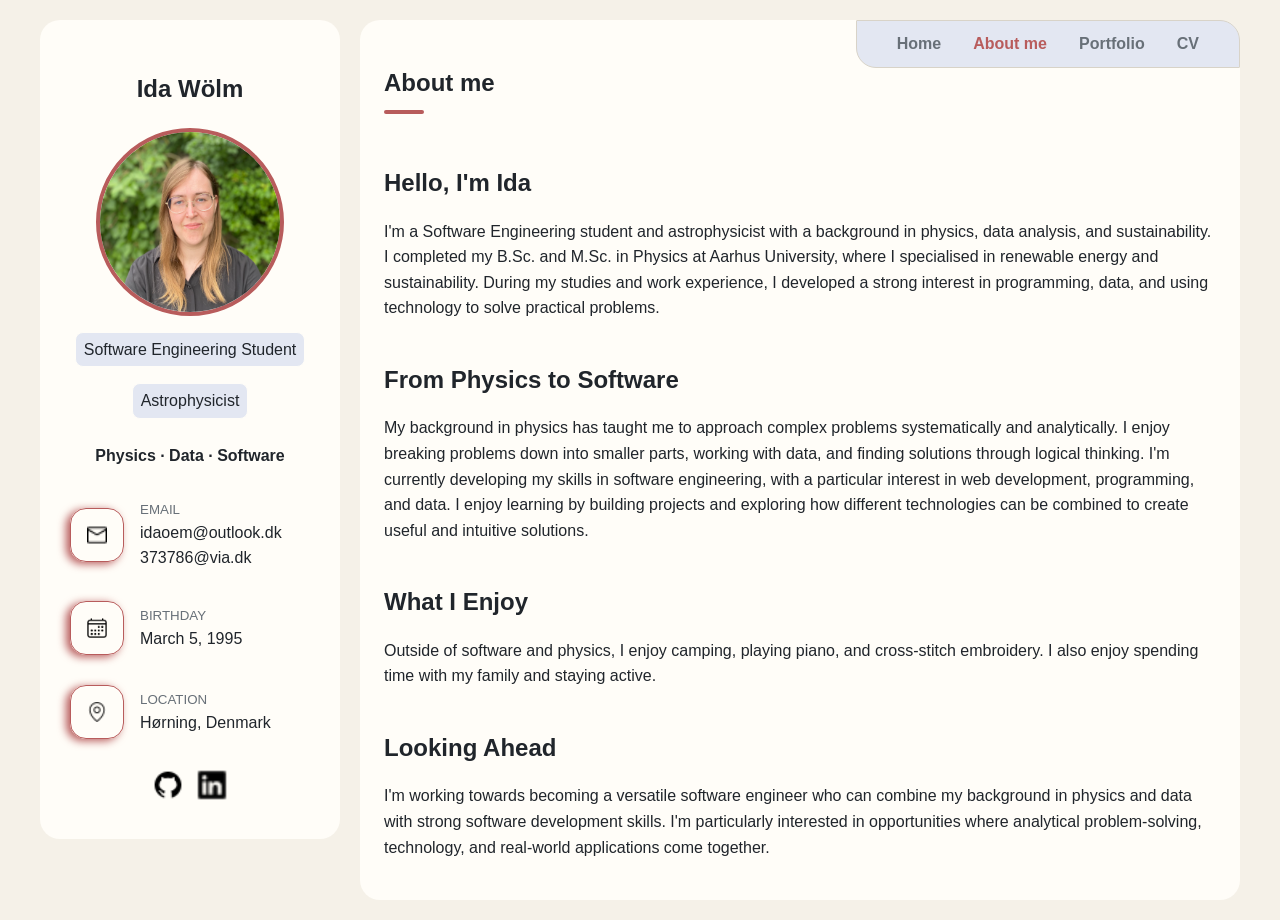
==== about-me.html @ 42e33f45 "Initial commit" ====
<!doctype html>

<html lang="en">
  <head>
    <meta name="viewport" content="width=device-width, initial-scale=1" />
    <title>Ida Wölm</title>
    <link rel="stylesheet" href="styles.css" />
  </head>

  <body>
    <aside>
      <div id="profile">
        <h1>Ida Wölm</h1>
        <img src="images/me.png" alt="A picture of Ida Wölm" />
        <p>Software Engineering Student</p>
        <p>Astrophysicist</p>
        <p>Physics · Data · Software</p>
      </div>

      <div id="contact-info">
        <div class="info-container">
          <img src="images/Mail-Send-Envelope.png" alt="Mail ikon" />
          <div>
            <p class="label">EMAIL</p>
            <a href="mailto:idaoem@outlook.dk">idaoem@outlook.dk</a>
            <a href="mailto:373786@via.dk">373786@via.dk</a>
          </div>
        </div>
        <div class="info-container">
          <img src="images/Calendar-Outline.png" alt="Calendar ikon" />
          <div>
            <p class="label">BIRTHDAY</p>
            <p>March 5, 1995</p>
          </div>
        </div>
        <div class="info-container">
          <img src="images/Map-Pin-Light.png" alt="Map pin ikon" />
          <div>
            <p class="label">LOCATION</p>
            <a
              href="https://www.google.com/maps/search/?api=1&query=Hørning, Denmark"
              target="_blank"
              >Hørning, Denmark</a
            >
          </div>
        </div>
        <div id="social-media">
          <a href="https://github.com/IdaDixen" target="_blank"
            ><img src="images/Logo-Github.png" alt="GitHub logo"
          /></a>
          <a href="https://www.linkedin.com/in/idadsw/" target="_blank"
            ><img src="images/Linkedin-Logo.png" alt="LinkedIn logo"
          /></a>
        </div>
      </div>
    </aside>

    <main>
      <nav>
        <ul>
          <li><a href="index.html">Home</a></li>
          <li><a class="active" href="about-me.html">About me</a></li>
          <li><a href="portfolio.html">Portfolio</a></li>
          <li><a href="cv.html">CV</a></li>
        </ul>
      </nav>

      <section>
        <h1>About me</h1>

        <h2>Hello, I'm Ida</h2>
        <p>
          I'm a Software Engineering student and astrophysicist with a
          background in physics, data analysis, and sustainability. I completed
          my B.Sc. and M.Sc. in Physics at Aarhus University, where I
          specialised in renewable energy and sustainability. During my studies
          and work experience, I developed a strong interest in programming,
          data, and using technology to solve practical problems.
        </p>

        <h2>From Physics to Software</h2>
        <p>
          My background in physics has taught me to approach complex problems
          systematically and analytically. I enjoy breaking problems down into
          smaller parts, working with data, and finding solutions through
          logical thinking. I'm currently developing my skills in software
          engineering, with a particular interest in web development,
          programming, and data. I enjoy learning by building projects and
          exploring how different technologies can be combined to create useful
          and intuitive solutions.
        </p>

        <h2>What I Enjoy</h2>
        <p>
          Outside of software and physics, I enjoy camping, playing piano, and
          cross-stitch embroidery. I also enjoy spending time with my family and
          staying active.
        </p>

        <h2>Looking Ahead</h2>
        <p>
          I'm working towards becoming a versatile software engineer who can
          combine my background in physics and data with strong software
          development skills. I'm particularly interested in opportunities where
          analytical problem-solving, technology, and real-world applications
          come together.
        </p>
      </section>
    </main>
  </body>
</html>
---- styles.css ----
:root {
  /* predefined colors: */
  --page-bg: #f5f1e8;
  --content-bg: #fffdf8;

  --main-text: #20252b;
  --secondary-text: #687078;

  --accent-color: #3f4f7a;
  --accent-bg: #e3e7f2;
  --accent-red: #b85c5c;

  --divider-color: #d8d3c8;
  /* .................. */
}

body {
  background-color: var(--page-bg);
  width: calc(100% - 40px);
  margin: 20px auto;
  max-width: 1200px;

  font-family: "IBM Plex Sans", sans-serif;
  font-size: 16px;
  line-height: 1.6;
  color: var(--main-text);

  display: grid;
  grid-template-columns: 300px 1fr; /* Creating to grids, with the sidebar having a fixed size */
  gap: 20px;
  align-items: start;
}

a {
  color: inherit;
  text-decoration: none;
}

a:hover {
  color: var(--accent-color);
  text-decoration: underline;
}

aside {
  /* not visible at mobile view */
  background: var(--content-bg);
  border-radius: 20px;
  padding: 30px;
  text-align: center;
  font-weight: bold;
}

#profile > img {
  width: 180px;
  height: 180px;
  border-radius: 50%;
  border: solid 4px var(--accent-red);
}

#profile > p:nth-of-type(1),
#profile > p:nth-of-type(2) {
  background: var(--accent-bg);
  border: solid 1px var(--content-bg); /* visible at mobile view */
  border-radius: 8px;
  display: inline-block;
  padding: 4px 8px;
  font-weight: lighter;
  margin: 8px 0px;
}

.info-container {
  display: grid;
  grid-template-columns: auto 1fr;
  gap: 16px;
  align-items: center;
  text-align: left;
  margin: 30px 0px;
  font-weight: lighter;
}

.info-container > img {
  width: 20px;
  border: solid 1px var(--accent-red);
  border-radius: 16px;
  padding: 16px;
  box-shadow: -4px 2px 8px var(--accent-red);
}

.info-container .label {
  color: var(--secondary-text);
  font-size: smaller;
  margin: 0;
}

.info-container p {
  margin: 0;
}

#social-media img {
  height: 2rem;
  padding: 0px 4px;
}

main {
  background: var(--content-bg);
  border-radius: 20px;

  display: grid;
  grid-template: "stack";
}

nav {
  background: var(--accent-bg);
  border-radius: 1px 20px;
  border: solid 1px var(--divider-color);
  color: var(--secondary-text);
  font-weight: bold;

  grid-area: stack;
  justify-self: end;
  align-self: start;
  z-index: 1;
}

nav ul {
  margin: 0;
  padding: 0;
  list-style: none;
  display: flex;
  margin: 0px 24px;
}

nav li {
  padding: 10px 16px;
}

nav a.active {
  color: var(--accent-red);
}

/* Tablet design --> exploting the cascade-algorithm */
@media (max-width: 900px) {
  body {
    grid-template-columns: 260px 1fr; /* Shrinking the sidebars fixed size */
    margin: 20px 10px; /* less margin at the sides */
    width: calc(100% - 20px); /* adjusting width to the reduced size */
  }

  main {
    display: block;
  }

  nav {
    width: 100%;
  }

  nav ul {
    justify-content: space-around;
  }

  aside {
    padding: 10px; /* Making the same room for the content, while shrinking the column */
  }
}

/* Mobile design */
@media (max-width: 600px) {
  body {
    grid-template-columns: 1fr; /* Only one column now */
    grid-template-areas: /* splitting the "aside" in a header and a footer and rearranging the structure */
      "nav"
      "profile"
      "main"
      "contact";
  }

  aside {
    display: contents; /* splitting the aside content */
  }

  nav {
    grid-row: nav;
  }

  #profile {
    grid-area: profile;
  }

  main {
    grid-area: main;
  }

  #contact-info {
    grid-area: contact;
  }

  .info-container a {
    display: block;
  }
}

section {
  grid-area: stack;
  margin: 24px;
}

section h1::after {
  /* Creating red line under page title */
  content: "";
  display: block;
  width: 40px;
  height: 4px;
  background: var(--accent-red);
  margin-top: 8px;
  border-radius: 2px;
  margin-bottom: 50px;
}

h2 {
  margin: 40px 0px 0px;
}

section a {
  color: var(--accent-color);
}

.timeline {
  /* Create timeline on the left */
  border-left: 2px solid var(--divider-color);
  list-style: none;
}

.timeline li::before {
  /* Create the dots on the timeline */
  content: "";
  position: absolute;
  width: 10px;
  height: 10px;
  border-radius: 50%;
  background: var(--accent-red);
  left: -49px;
  top: 5px;
  border: solid 3px var(--divider-color);
}

.timeline li {
  /* ensure dots are one the timeline */
  position: relative;
}

.timeline li > * {
  /* create space between timeline and text */
  margin-left: 30px;
}

.date {
  color: var(--accent-red);
}
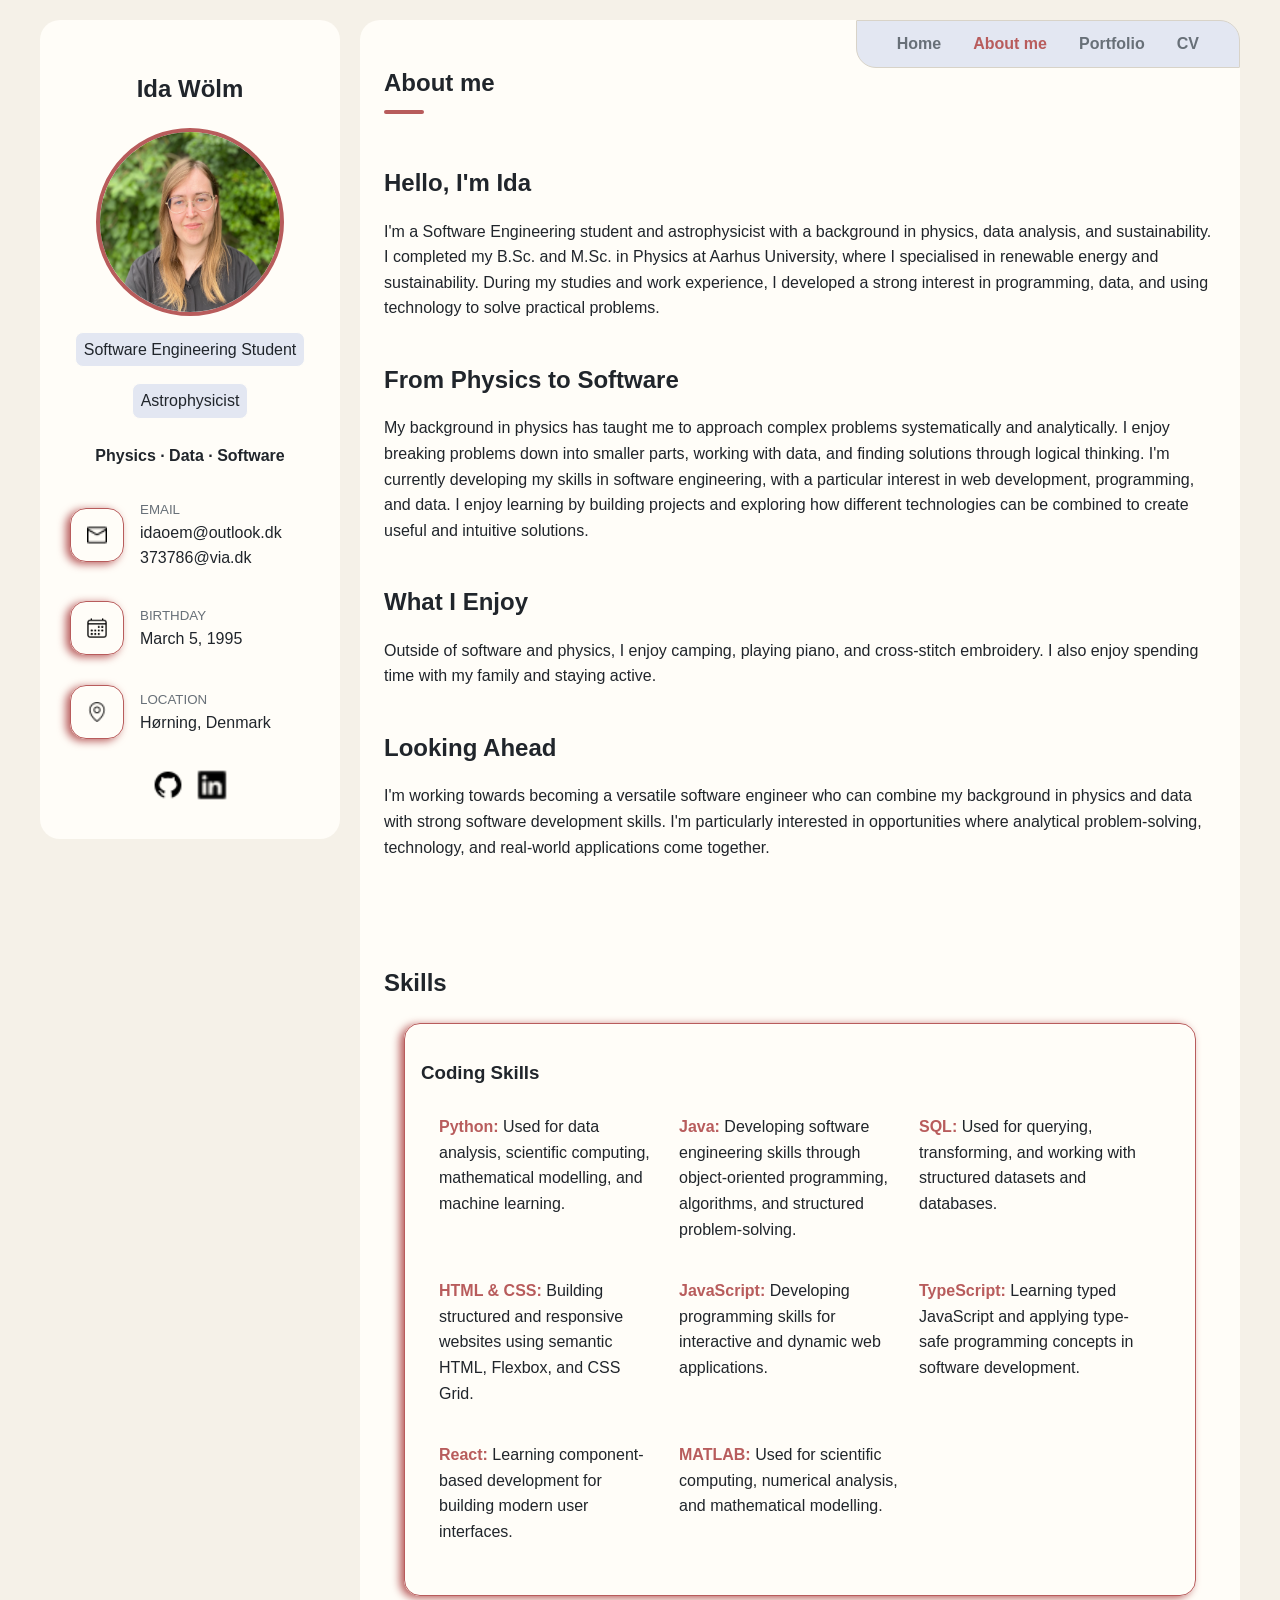
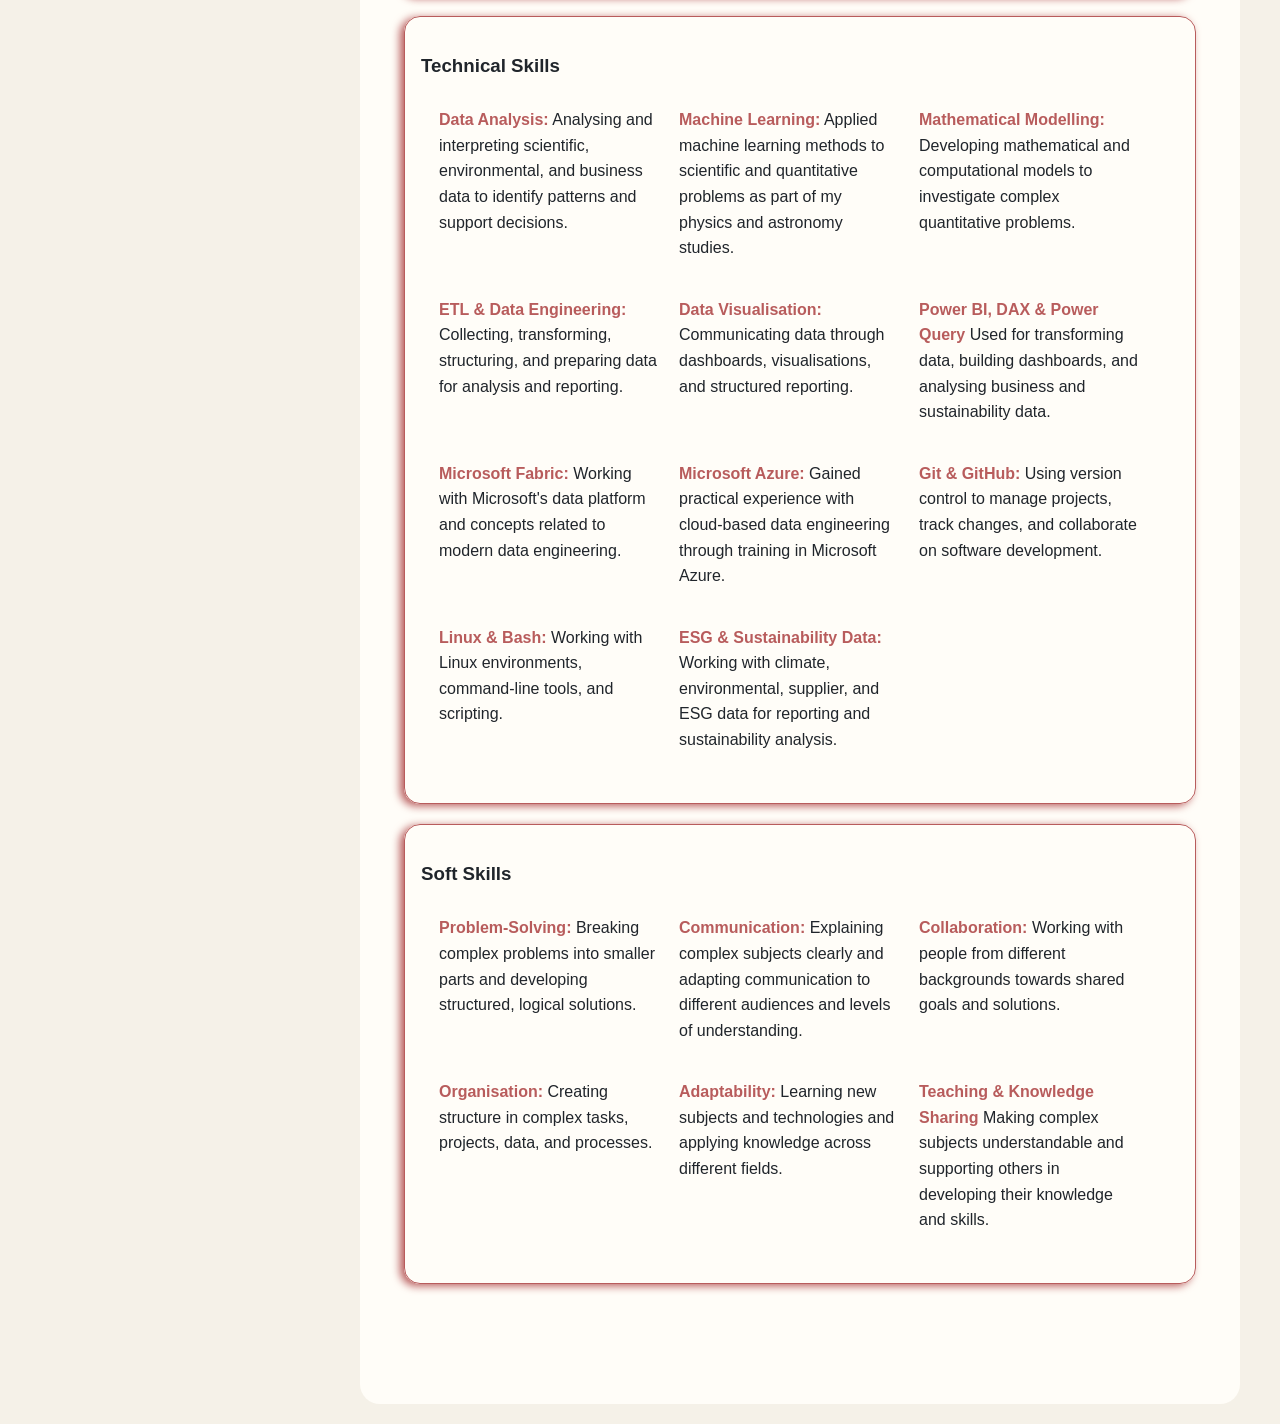
==== commit 4347684a: "Added skills and projects. Finished timeline." ====
--- a/about-me.html
+++ b/about-me.html
@@ -2,6 +2,7 @@
 
 <html lang="en">
   <head>
+    <meta charset="UTF-8" />
     <meta name="viewport" content="width=device-width, initial-scale=1" />
     <title>Ida Wölm</title>
     <link rel="stylesheet" href="styles.css" />
@@ -106,6 +107,241 @@
           come together.
         </p>
       </section>
+
+      <section>
+        <h2>Skills</h2>
+        <div class="skills">
+          <div class="skill-list">
+            <h3>Coding Skills</h3>
+
+            <ul>
+              <li>
+                <p>
+                  <strong class="skill-name">Python:</strong>
+                  Used for data analysis, scientific computing, mathematical
+                  modelling, and machine learning.
+                </p>
+              </li>
+
+              <li>
+                <p>
+                  <strong class="skill-name">Java:</strong>
+
+                  Developing software engineering skills through object-oriented
+                  programming, algorithms, and structured problem-solving.
+                </p>
+              </li>
+
+              <li>
+                <p>
+                  <strong class="skill-name">SQL:</strong>
+
+                  Used for querying, transforming, and working with structured
+                  datasets and databases.
+                </p>
+              </li>
+
+              <li>
+                <p>
+                  <strong class="skill-name">HTML & CSS:</strong>
+
+                  Building structured and responsive websites using semantic
+                  HTML, Flexbox, and CSS Grid.
+                </p>
+              </li>
+
+              <li>
+                <p>
+                  <strong class="skill-name">JavaScript:</strong>
+
+                  Developing programming skills for interactive and dynamic web
+                  applications.
+                </p>
+              </li>
+
+              <li>
+                <p>
+                  <strong class="skill-name">TypeScript:</strong>
+
+                  Learning typed JavaScript and applying type-safe programming
+                  concepts in software development.
+                </p>
+              </li>
+
+              <li>
+                <p>
+                  <strong class="skill-name">React:</strong>
+
+                  Learning component-based development for building modern user
+                  interfaces.
+                </p>
+              </li>
+
+              <li>
+                <p>
+                  <strong class="skill-name">MATLAB:</strong>
+
+                  Used for scientific computing, numerical analysis, and
+                  mathematical modelling.
+                </p>
+              </li>
+            </ul>
+          </div>
+
+          <div class="skill-list">
+            <h3>Technical Skills</h3>
+
+            <ul>
+              <li>
+                <p>
+                  <strong class="skill-name">Data Analysis:</strong>
+                  Analysing and interpreting scientific, environmental, and
+                  business data to identify patterns and support decisions.
+                </p>
+              </li>
+
+              <li>
+                <p>
+                  <strong class="skill-name">Machine Learning:</strong>
+                  Applied machine learning methods to scientific and
+                  quantitative problems as part of my physics and astronomy
+                  studies.
+                </p>
+              </li>
+
+              <li>
+                <p>
+                  <strong class="skill-name">Mathematical Modelling:</strong>
+                  Developing mathematical and computational models to
+                  investigate complex quantitative problems.
+                </p>
+              </li>
+
+              <li>
+                <p>
+                  <strong class="skill-name">ETL & Data Engineering:</strong>
+                  Collecting, transforming, structuring, and preparing data for
+                  analysis and reporting.
+                </p>
+              </li>
+
+              <li>
+                <p>
+                  <strong class="skill-name">Data Visualisation:</strong>
+                  Communicating data through dashboards, visualisations, and
+                  structured reporting.
+                </p>
+              </li>
+
+              <li>
+                <p>
+                  <strong class="skill-name"
+                    >Power BI, DAX & Power Query</strong
+                  >
+                  Used for transforming data, building dashboards, and analysing
+                  business and sustainability data.
+                </p>
+              </li>
+
+              <li>
+                <p>
+                  <strong class="skill-name">Microsoft Fabric:</strong>
+                  Working with Microsoft's data platform and concepts related to
+                  modern data engineering.
+                </p>
+              </li>
+
+              <li>
+                <p>
+                  <strong class="skill-name">Microsoft Azure:</strong>
+                  Gained practical experience with cloud-based data engineering
+                  through training in Microsoft Azure.
+                </p>
+              </li>
+
+              <li>
+                <p>
+                  <strong class="skill-name">Git & GitHub:</strong>
+                  Using version control to manage projects, track changes, and
+                  collaborate on software development.
+                </p>
+              </li>
+
+              <li>
+                <p>
+                  <strong class="skill-name">Linux & Bash:</strong>
+                  Working with Linux environments, command-line tools, and
+                  scripting.
+                </p>
+              </li>
+
+              <li>
+                <p>
+                  <strong class="skill-name">ESG & Sustainability Data:</strong>
+                  Working with climate, environmental, supplier, and ESG data
+                  for reporting and sustainability analysis.
+                </p>
+              </li>
+            </ul>
+          </div>
+
+          <div class="skill-list">
+            <h3>Soft Skills</h3>
+
+            <ul>
+              <li>
+                <p>
+                  <strong class="skill-name">Problem-Solving:</strong>
+                  Breaking complex problems into smaller parts and developing
+                  structured, logical solutions.
+                </p>
+              </li>
+
+              <li>
+                <p>
+                  <strong class="skill-name">Communication:</strong>
+                  Explaining complex subjects clearly and adapting communication
+                  to different audiences and levels of understanding.
+                </p>
+              </li>
+
+              <li>
+                <p>
+                  <strong class="skill-name">Collaboration:</strong>
+                  Working with people from different backgrounds towards shared
+                  goals and solutions.
+                </p>
+              </li>
+
+              <li>
+                <p>
+                  <strong class="skill-name">Organisation:</strong>
+                  Creating structure in complex tasks, projects, data, and
+                  processes.
+                </p>
+              </li>
+
+              <li>
+                <p>
+                  <strong class="skill-name">Adaptability:</strong>
+                  Learning new subjects and technologies and applying knowledge
+                  across different fields.
+                </p>
+              </li>
+
+              <li>
+                <p>
+                  <strong class="skill-name"
+                    >Teaching & Knowledge Sharing</strong
+                  >
+                  Making complex subjects understandable and supporting others
+                  in developing their knowledge and skills.
+                </p>
+              </li>
+            </ul>
+          </div>
+        </div>
+      </section>
     </main>
   </body>
 </html>
--- a/styles.css
+++ b/styles.css
@@ -42,8 +42,7 @@
 }
 
 aside {
-  /* not visible at mobile view */
-  background: var(--content-bg);
+  background: var(--content-bg); /* not visible at mobile view */
   border-radius: 20px;
   padding: 30px;
   text-align: center;
@@ -199,8 +198,15 @@
   }
 }
 
+section:first-of-type {
+  grid-area: stack;
+}
+
+section:last-of-type {
+  margin-bottom: 100px;
+}
+
 section {
-  grid-area: stack;
   margin: 24px;
 }
 
@@ -224,6 +230,7 @@
   color: var(--accent-color);
 }
 
+/* Timeline at CV page */
 .timeline {
   /* Create timeline on the left */
   border-left: 2px solid var(--divider-color);
@@ -248,11 +255,85 @@
   position: relative;
 }
 
-.timeline li > * {
-  /* create space between timeline and text */
-  margin-left: 30px;
-}
-
 .date {
   color: var(--accent-red);
-}
+  margin: 0;
+}
+
+.timeline h4 {
+  margin-bottom: 0;
+  margin-top: 40px;
+}
+
+.timeline p {
+  margin: 0px;
+}
+
+/* .................. */
+
+/* Skills at about-me page */
+
+.skill-list {
+  margin-left: 8px;
+  border: solid 1px var(--accent-red);
+  border-radius: 16px;
+  padding: 16px;
+  box-shadow: -4px 2px 8px var(--accent-red);
+  margin: 20px;
+}
+
+.skills ul {
+  display: flex;
+  flex-wrap: wrap;
+
+  list-style: none;
+  padding: 8px;
+  margin: 0px;
+}
+
+.skills li {
+  min-width: 150px;
+  max-width: 220px;
+  padding: 10px;
+}
+
+.skill-name {
+  color: var(--accent-red);
+}
+
+.skill-list h3 {
+  margin-bottom: 8px;
+}
+
+.skill-list p:first-of-type {
+  margin-top: 0;
+}
+
+/* .................. */
+
+/* Projects at portfolio page */
+.projects {
+  display: grid;
+  gap: 30px;
+}
+
+.project {
+  border-left: 3px solid var(--accent-red);
+  padding-left: 24px;
+}
+
+.project h2 {
+  margin: 0;
+}
+
+.project-tech {
+  color: var(--accent-red);
+  margin: 4px 0 12px;
+  font-size: 1rem;
+}
+
+.project p {
+  margin: 0 0 12px;
+  max-width: 700px;
+}
+/* .................. */
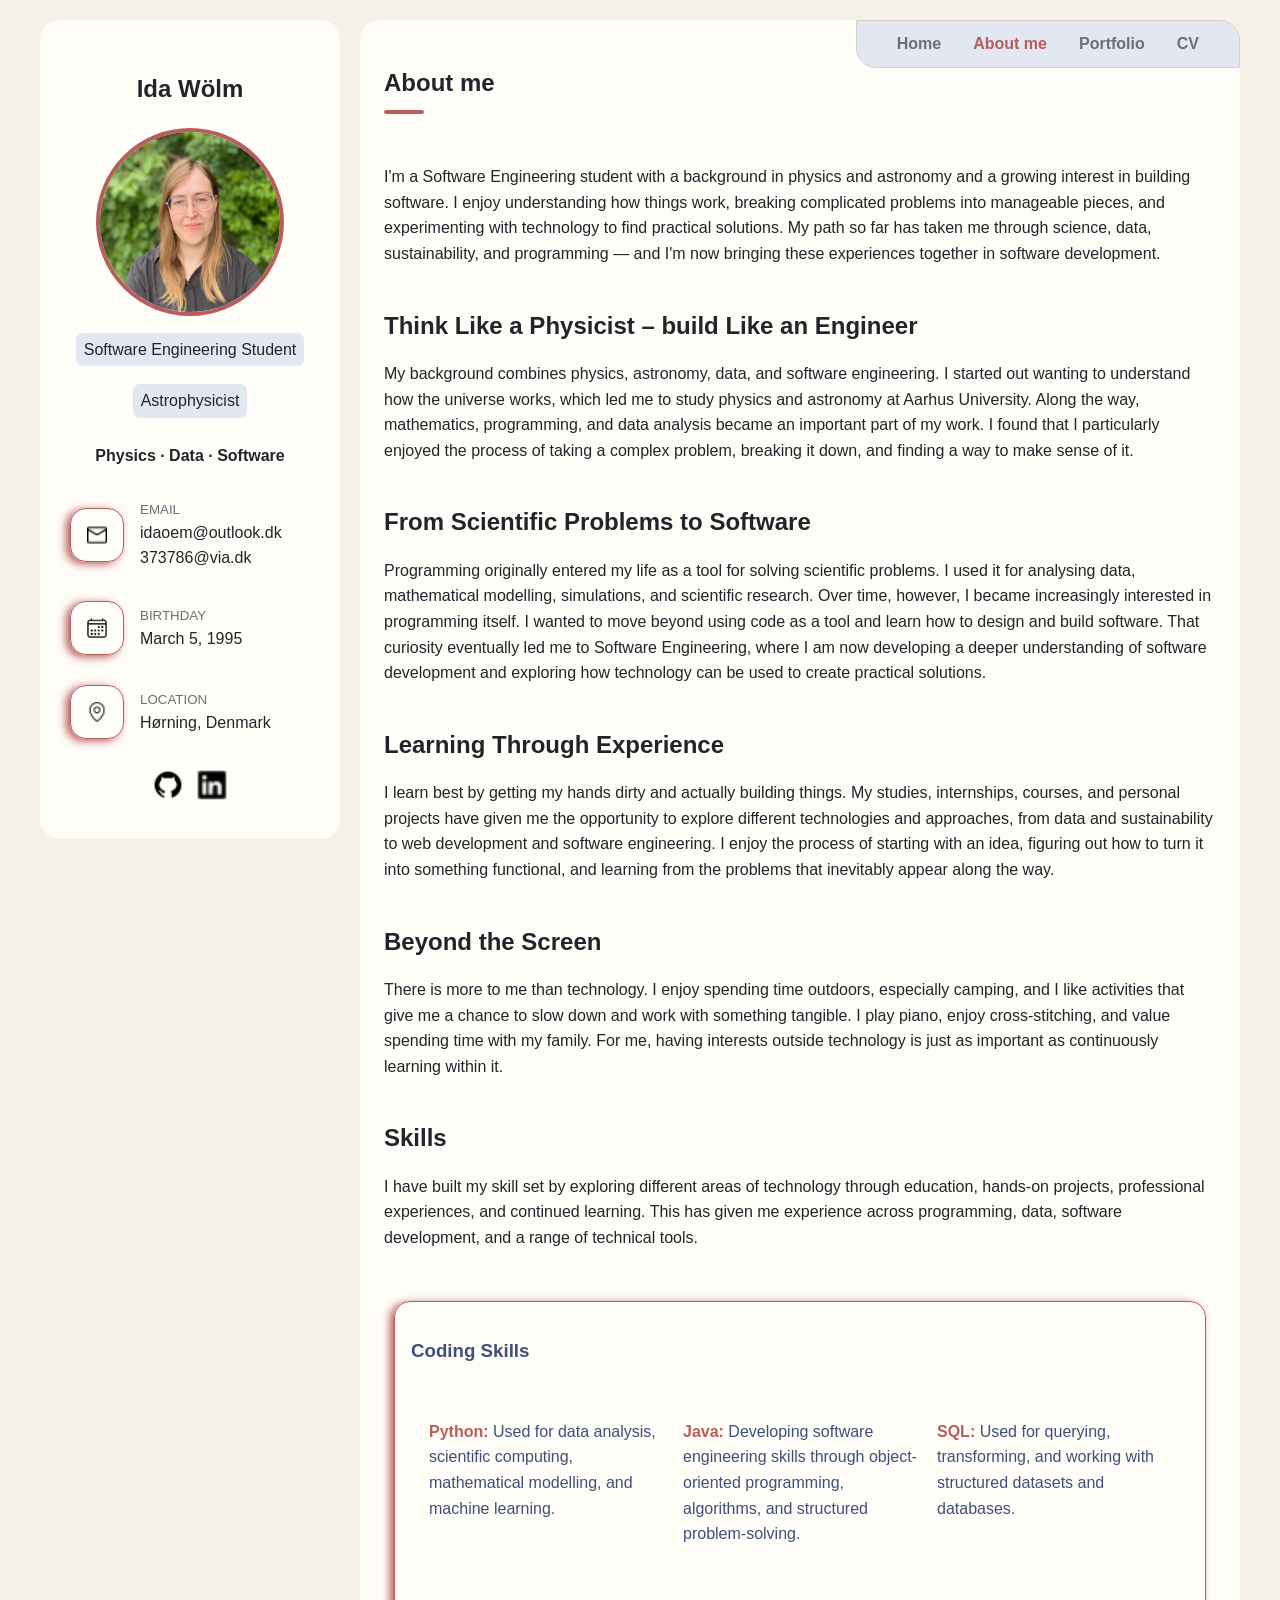
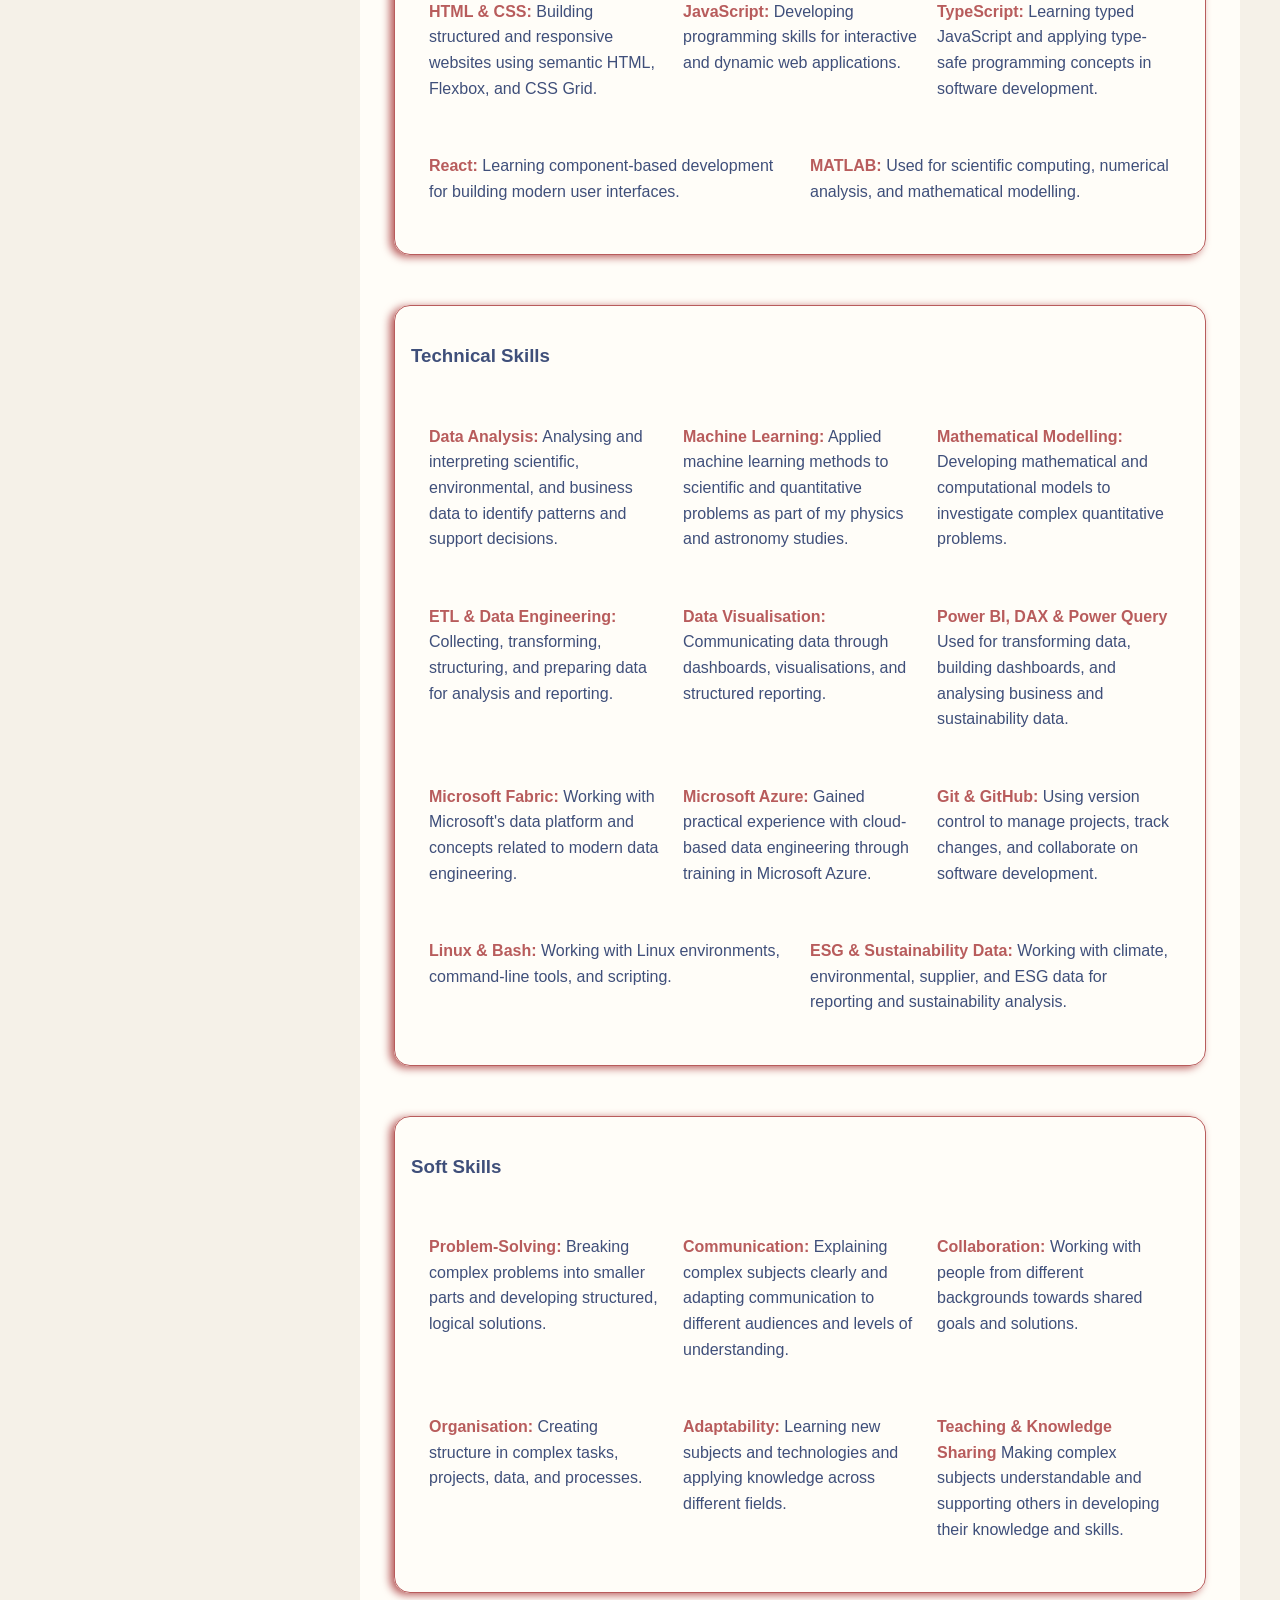
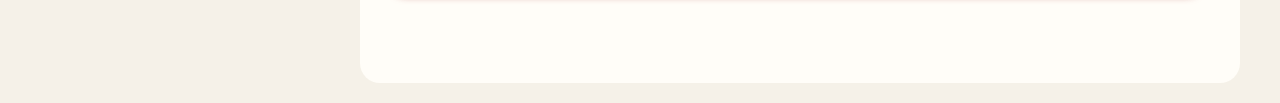
==== commit be0d9d8f: "Updated About Me tekst" ====
--- a/about-me.html
+++ b/about-me.html
@@ -15,7 +15,7 @@
         <img src="images/me.png" alt="A picture of Ida Wölm" />
         <p>Software Engineering Student</p>
         <p>Astrophysicist</p>
-        <p>Physics · Data · Software</p>
+        <p>Physics &middot; Data &middot; Software</p>
       </div>
 
       <div id="contact-info">
@@ -69,277 +69,290 @@
       <section>
         <h1>About me</h1>
 
-        <h2>Hello, I'm Ida</h2>
-        <p>
-          I'm a Software Engineering student and astrophysicist with a
-          background in physics, data analysis, and sustainability. I completed
-          my B.Sc. and M.Sc. in Physics at Aarhus University, where I
-          specialised in renewable energy and sustainability. During my studies
-          and work experience, I developed a strong interest in programming,
-          data, and using technology to solve practical problems.
-        </p>
-
-        <h2>From Physics to Software</h2>
-        <p>
-          My background in physics has taught me to approach complex problems
-          systematically and analytically. I enjoy breaking problems down into
-          smaller parts, working with data, and finding solutions through
-          logical thinking. I'm currently developing my skills in software
-          engineering, with a particular interest in web development,
-          programming, and data. I enjoy learning by building projects and
-          exploring how different technologies can be combined to create useful
-          and intuitive solutions.
-        </p>
-
-        <h2>What I Enjoy</h2>
-        <p>
-          Outside of software and physics, I enjoy camping, playing piano, and
-          cross-stitch embroidery. I also enjoy spending time with my family and
-          staying active.
-        </p>
-
-        <h2>Looking Ahead</h2>
-        <p>
-          I'm working towards becoming a versatile software engineer who can
-          combine my background in physics and data with strong software
-          development skills. I'm particularly interested in opportunities where
-          analytical problem-solving, technology, and real-world applications
-          come together.
-        </p>
-      </section>
-
-      <section>
+        I'm a Software Engineering student with a background in physics and
+        astronomy and a growing interest in building software. I enjoy
+        understanding how things work, breaking complicated problems into
+        manageable pieces, and experimenting with technology to find practical
+        solutions. My path so far has taken me through science, data,
+        sustainability, and programming — and I'm now bringing these experiences
+        together in software development.
+
+        <h2>Think Like a Physicist &ndash; build Like an Engineer</h2>
+        <p>
+          My background combines physics, astronomy, data, and software
+          engineering. I started out wanting to understand how the universe
+          works, which led me to study physics and astronomy at Aarhus
+          University. Along the way, mathematics, programming, and data analysis
+          became an important part of my work. I found that I particularly
+          enjoyed the process of taking a complex problem, breaking it down, and
+          finding a way to make sense of it.
+        </p>
+
+        <h2>From Scientific Problems to Software</h2>
+        <p>
+          Programming originally entered my life as a tool for solving
+          scientific problems. I used it for analysing data, mathematical
+          modelling, simulations, and scientific research. Over time, however, I
+          became increasingly interested in programming itself. I wanted to move
+          beyond using code as a tool and learn how to design and build
+          software. That curiosity eventually led me to Software Engineering,
+          where I am now developing a deeper understanding of software
+          development and exploring how technology can be used to create
+          practical solutions.
+        </p>
+
+        <h2>Learning Through Experience</h2>
+        <p>
+          I learn best by getting my hands dirty and actually building things.
+          My studies, internships, courses, and personal projects have given me
+          the opportunity to explore different technologies and approaches, from
+          data and sustainability to web development and software engineering. I
+          enjoy the process of starting with an idea, figuring out how to turn
+          it into something functional, and learning from the problems that
+          inevitably appear along the way.
+        </p>
+
+        <h2>Beyond the Screen</h2>
+        <p>
+          There is more to me than technology. I enjoy spending time outdoors,
+          especially camping, and I like activities that give me a chance to
+          slow down and work with something tangible. I play piano, enjoy
+          cross-stitching, and value spending time with my family. For me,
+          having interests outside technology is just as important as
+          continuously learning within it.
+        </p>
+
         <h2>Skills</h2>
+        <p>
+          I have built my skill set by exploring different areas of technology
+          through education, hands-on projects, professional experiences, and
+          continued learning. This has given me experience across programming,
+          data, software development, and a range of technical tools.
+        </p>
+
         <div class="skills">
-          <div class="skill-list">
-            <h3>Coding Skills</h3>
-
-            <ul>
-              <li>
-                <p>
-                  <strong class="skill-name">Python:</strong>
-                  Used for data analysis, scientific computing, mathematical
-                  modelling, and machine learning.
-                </p>
-              </li>
-
-              <li>
-                <p>
-                  <strong class="skill-name">Java:</strong>
-
-                  Developing software engineering skills through object-oriented
-                  programming, algorithms, and structured problem-solving.
-                </p>
-              </li>
-
-              <li>
-                <p>
-                  <strong class="skill-name">SQL:</strong>
-
-                  Used for querying, transforming, and working with structured
-                  datasets and databases.
-                </p>
-              </li>
-
-              <li>
-                <p>
-                  <strong class="skill-name">HTML & CSS:</strong>
-
-                  Building structured and responsive websites using semantic
-                  HTML, Flexbox, and CSS Grid.
-                </p>
-              </li>
-
-              <li>
-                <p>
-                  <strong class="skill-name">JavaScript:</strong>
-
-                  Developing programming skills for interactive and dynamic web
-                  applications.
-                </p>
-              </li>
-
-              <li>
-                <p>
-                  <strong class="skill-name">TypeScript:</strong>
-
-                  Learning typed JavaScript and applying type-safe programming
-                  concepts in software development.
-                </p>
-              </li>
-
-              <li>
-                <p>
-                  <strong class="skill-name">React:</strong>
-
-                  Learning component-based development for building modern user
-                  interfaces.
-                </p>
-              </li>
-
-              <li>
-                <p>
-                  <strong class="skill-name">MATLAB:</strong>
-
-                  Used for scientific computing, numerical analysis, and
-                  mathematical modelling.
-                </p>
-              </li>
-            </ul>
-          </div>
-
-          <div class="skill-list">
-            <h3>Technical Skills</h3>
-
-            <ul>
-              <li>
-                <p>
-                  <strong class="skill-name">Data Analysis:</strong>
-                  Analysing and interpreting scientific, environmental, and
-                  business data to identify patterns and support decisions.
-                </p>
-              </li>
-
-              <li>
-                <p>
-                  <strong class="skill-name">Machine Learning:</strong>
-                  Applied machine learning methods to scientific and
-                  quantitative problems as part of my physics and astronomy
-                  studies.
-                </p>
-              </li>
-
-              <li>
-                <p>
-                  <strong class="skill-name">Mathematical Modelling:</strong>
-                  Developing mathematical and computational models to
-                  investigate complex quantitative problems.
-                </p>
-              </li>
-
-              <li>
-                <p>
-                  <strong class="skill-name">ETL & Data Engineering:</strong>
-                  Collecting, transforming, structuring, and preparing data for
-                  analysis and reporting.
-                </p>
-              </li>
-
-              <li>
-                <p>
-                  <strong class="skill-name">Data Visualisation:</strong>
-                  Communicating data through dashboards, visualisations, and
-                  structured reporting.
-                </p>
-              </li>
-
-              <li>
-                <p>
-                  <strong class="skill-name"
-                    >Power BI, DAX & Power Query</strong
-                  >
-                  Used for transforming data, building dashboards, and analysing
-                  business and sustainability data.
-                </p>
-              </li>
-
-              <li>
-                <p>
-                  <strong class="skill-name">Microsoft Fabric:</strong>
-                  Working with Microsoft's data platform and concepts related to
-                  modern data engineering.
-                </p>
-              </li>
-
-              <li>
-                <p>
-                  <strong class="skill-name">Microsoft Azure:</strong>
-                  Gained practical experience with cloud-based data engineering
-                  through training in Microsoft Azure.
-                </p>
-              </li>
-
-              <li>
-                <p>
-                  <strong class="skill-name">Git & GitHub:</strong>
-                  Using version control to manage projects, track changes, and
-                  collaborate on software development.
-                </p>
-              </li>
-
-              <li>
-                <p>
-                  <strong class="skill-name">Linux & Bash:</strong>
-                  Working with Linux environments, command-line tools, and
-                  scripting.
-                </p>
-              </li>
-
-              <li>
-                <p>
-                  <strong class="skill-name">ESG & Sustainability Data:</strong>
-                  Working with climate, environmental, supplier, and ESG data
-                  for reporting and sustainability analysis.
-                </p>
-              </li>
-            </ul>
-          </div>
-
-          <div class="skill-list">
-            <h3>Soft Skills</h3>
-
-            <ul>
-              <li>
-                <p>
-                  <strong class="skill-name">Problem-Solving:</strong>
-                  Breaking complex problems into smaller parts and developing
-                  structured, logical solutions.
-                </p>
-              </li>
-
-              <li>
-                <p>
-                  <strong class="skill-name">Communication:</strong>
-                  Explaining complex subjects clearly and adapting communication
-                  to different audiences and levels of understanding.
-                </p>
-              </li>
-
-              <li>
-                <p>
-                  <strong class="skill-name">Collaboration:</strong>
-                  Working with people from different backgrounds towards shared
-                  goals and solutions.
-                </p>
-              </li>
-
-              <li>
-                <p>
-                  <strong class="skill-name">Organisation:</strong>
-                  Creating structure in complex tasks, projects, data, and
-                  processes.
-                </p>
-              </li>
-
-              <li>
-                <p>
-                  <strong class="skill-name">Adaptability:</strong>
-                  Learning new subjects and technologies and applying knowledge
-                  across different fields.
-                </p>
-              </li>
-
-              <li>
-                <p>
-                  <strong class="skill-name"
-                    >Teaching & Knowledge Sharing</strong
-                  >
-                  Making complex subjects understandable and supporting others
-                  in developing their knowledge and skills.
-                </p>
-              </li>
-            </ul>
-          </div>
+          <h3>Coding Skills</h3>
+
+          <ul>
+            <li>
+              <p>
+                <strong class="skill-name">Python:</strong>
+                Used for data analysis, scientific computing, mathematical
+                modelling, and machine learning.
+              </p>
+            </li>
+
+            <li>
+              <p>
+                <strong class="skill-name">Java:</strong>
+
+                Developing software engineering skills through object-oriented
+                programming, algorithms, and structured problem-solving.
+              </p>
+            </li>
+
+            <li>
+              <p>
+                <strong class="skill-name">SQL:</strong>
+
+                Used for querying, transforming, and working with structured
+                datasets and databases.
+              </p>
+            </li>
+
+            <li>
+              <p>
+                <strong class="skill-name">HTML & CSS:</strong>
+
+                Building structured and responsive websites using semantic HTML,
+                Flexbox, and CSS Grid.
+              </p>
+            </li>
+
+            <li>
+              <p>
+                <strong class="skill-name">JavaScript:</strong>
+
+                Developing programming skills for interactive and dynamic web
+                applications.
+              </p>
+            </li>
+
+            <li>
+              <p>
+                <strong class="skill-name">TypeScript:</strong>
+
+                Learning typed JavaScript and applying type-safe programming
+                concepts in software development.
+              </p>
+            </li>
+
+            <li>
+              <p>
+                <strong class="skill-name">React:</strong>
+
+                Learning component-based development for building modern user
+                interfaces.
+              </p>
+            </li>
+
+            <li>
+              <p>
+                <strong class="skill-name">MATLAB:</strong>
+
+                Used for scientific computing, numerical analysis, and
+                mathematical modelling.
+              </p>
+            </li>
+          </ul>
+        </div>
+
+        <div class="skills">
+          <h3>Technical Skills</h3>
+
+          <ul>
+            <li>
+              <p>
+                <strong class="skill-name">Data Analysis:</strong>
+                Analysing and interpreting scientific, environmental, and
+                business data to identify patterns and support decisions.
+              </p>
+            </li>
+
+            <li>
+              <p>
+                <strong class="skill-name">Machine Learning:</strong>
+                Applied machine learning methods to scientific and quantitative
+                problems as part of my physics and astronomy studies.
+              </p>
+            </li>
+
+            <li>
+              <p>
+                <strong class="skill-name">Mathematical Modelling:</strong>
+                Developing mathematical and computational models to investigate
+                complex quantitative problems.
+              </p>
+            </li>
+
+            <li>
+              <p>
+                <strong class="skill-name">ETL & Data Engineering:</strong>
+                Collecting, transforming, structuring, and preparing data for
+                analysis and reporting.
+              </p>
+            </li>
+
+            <li>
+              <p>
+                <strong class="skill-name">Data Visualisation:</strong>
+                Communicating data through dashboards, visualisations, and
+                structured reporting.
+              </p>
+            </li>
+
+            <li>
+              <p>
+                <strong class="skill-name">Power BI, DAX & Power Query</strong>
+                Used for transforming data, building dashboards, and analysing
+                business and sustainability data.
+              </p>
+            </li>
+
+            <li>
+              <p>
+                <strong class="skill-name">Microsoft Fabric:</strong>
+                Working with Microsoft's data platform and concepts related to
+                modern data engineering.
+              </p>
+            </li>
+
+            <li>
+              <p>
+                <strong class="skill-name">Microsoft Azure:</strong>
+                Gained practical experience with cloud-based data engineering
+                through training in Microsoft Azure.
+              </p>
+            </li>
+
+            <li>
+              <p>
+                <strong class="skill-name">Git & GitHub:</strong>
+                Using version control to manage projects, track changes, and
+                collaborate on software development.
+              </p>
+            </li>
+
+            <li>
+              <p>
+                <strong class="skill-name">Linux & Bash:</strong>
+                Working with Linux environments, command-line tools, and
+                scripting.
+              </p>
+            </li>
+
+            <li>
+              <p>
+                <strong class="skill-name">ESG & Sustainability Data:</strong>
+                Working with climate, environmental, supplier, and ESG data for
+                reporting and sustainability analysis.
+              </p>
+            </li>
+          </ul>
+        </div>
+
+        <div class="skills">
+          <h3>Soft Skills</h3>
+
+          <ul>
+            <li>
+              <p>
+                <strong class="skill-name">Problem-Solving:</strong>
+                Breaking complex problems into smaller parts and developing
+                structured, logical solutions.
+              </p>
+            </li>
+
+            <li>
+              <p>
+                <strong class="skill-name">Communication:</strong>
+                Explaining complex subjects clearly and adapting communication
+                to different audiences and levels of understanding.
+              </p>
+            </li>
+
+            <li>
+              <p>
+                <strong class="skill-name">Collaboration:</strong>
+                Working with people from different backgrounds towards shared
+                goals and solutions.
+              </p>
+            </li>
+
+            <li>
+              <p>
+                <strong class="skill-name">Organisation:</strong>
+                Creating structure in complex tasks, projects, data, and
+                processes.
+              </p>
+            </li>
+
+            <li>
+              <p>
+                <strong class="skill-name">Adaptability:</strong>
+                Learning new subjects and technologies and applying knowledge
+                across different fields.
+              </p>
+            </li>
+
+            <li>
+              <p>
+                <strong class="skill-name">Teaching & Knowledge Sharing</strong>
+                Making complex subjects understandable and supporting others in
+                developing their knowledge and skills.
+              </p>
+            </li>
+          </ul>
         </div>
       </section>
     </main>
--- a/styles.css
+++ b/styles.css
@@ -203,7 +203,7 @@
 }
 
 section:last-of-type {
-  margin-bottom: 100px;
+  margin-bottom: 40px;
 }
 
 section {
@@ -273,13 +273,14 @@
 
 /* Skills at about-me page */
 
-.skill-list {
+.skills {
   margin-left: 8px;
   border: solid 1px var(--accent-red);
   border-radius: 16px;
   padding: 16px;
   box-shadow: -4px 2px 8px var(--accent-red);
-  margin: 20px;
+  margin: 50px 10px;
+  color: var(--accent-color);
 }
 
 .skills ul {
@@ -292,8 +293,7 @@
 }
 
 .skills li {
-  min-width: 150px;
-  max-width: 220px;
+  flex: 1 1 220px;
   padding: 10px;
 }
 
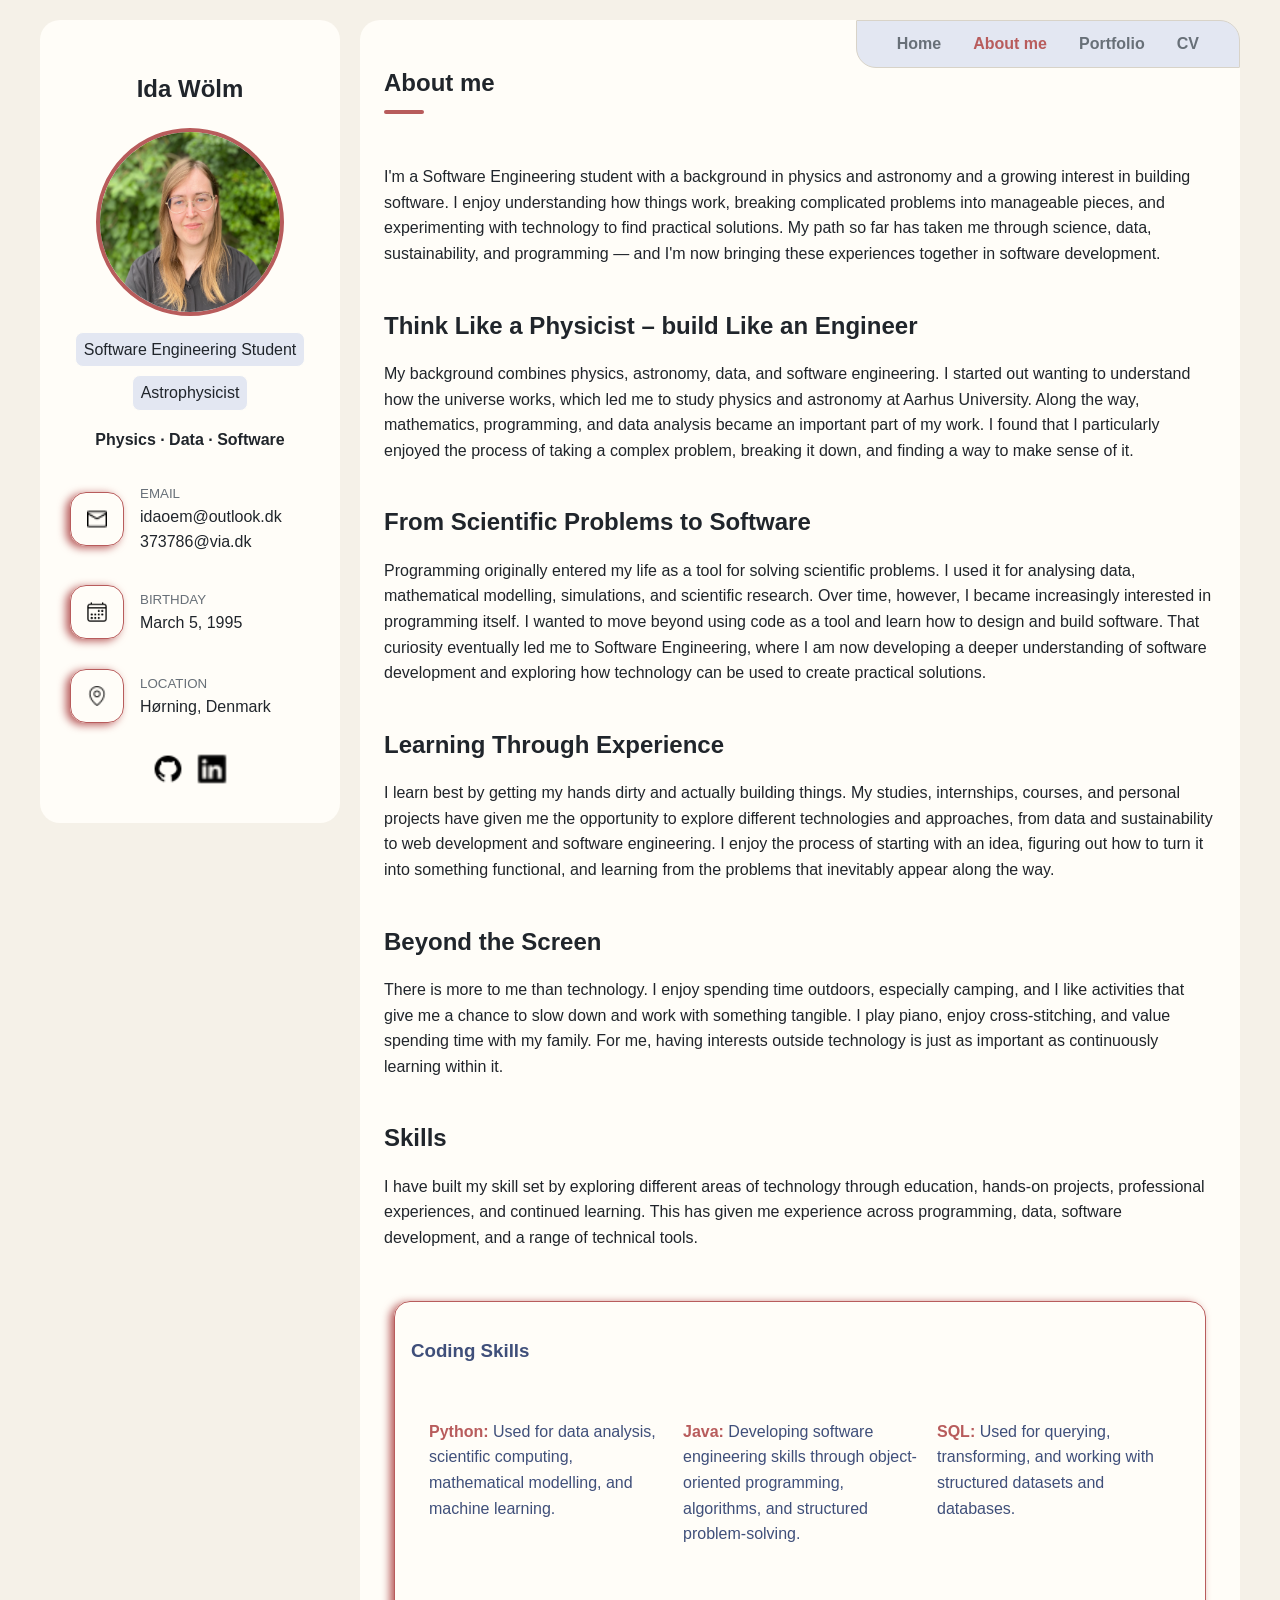
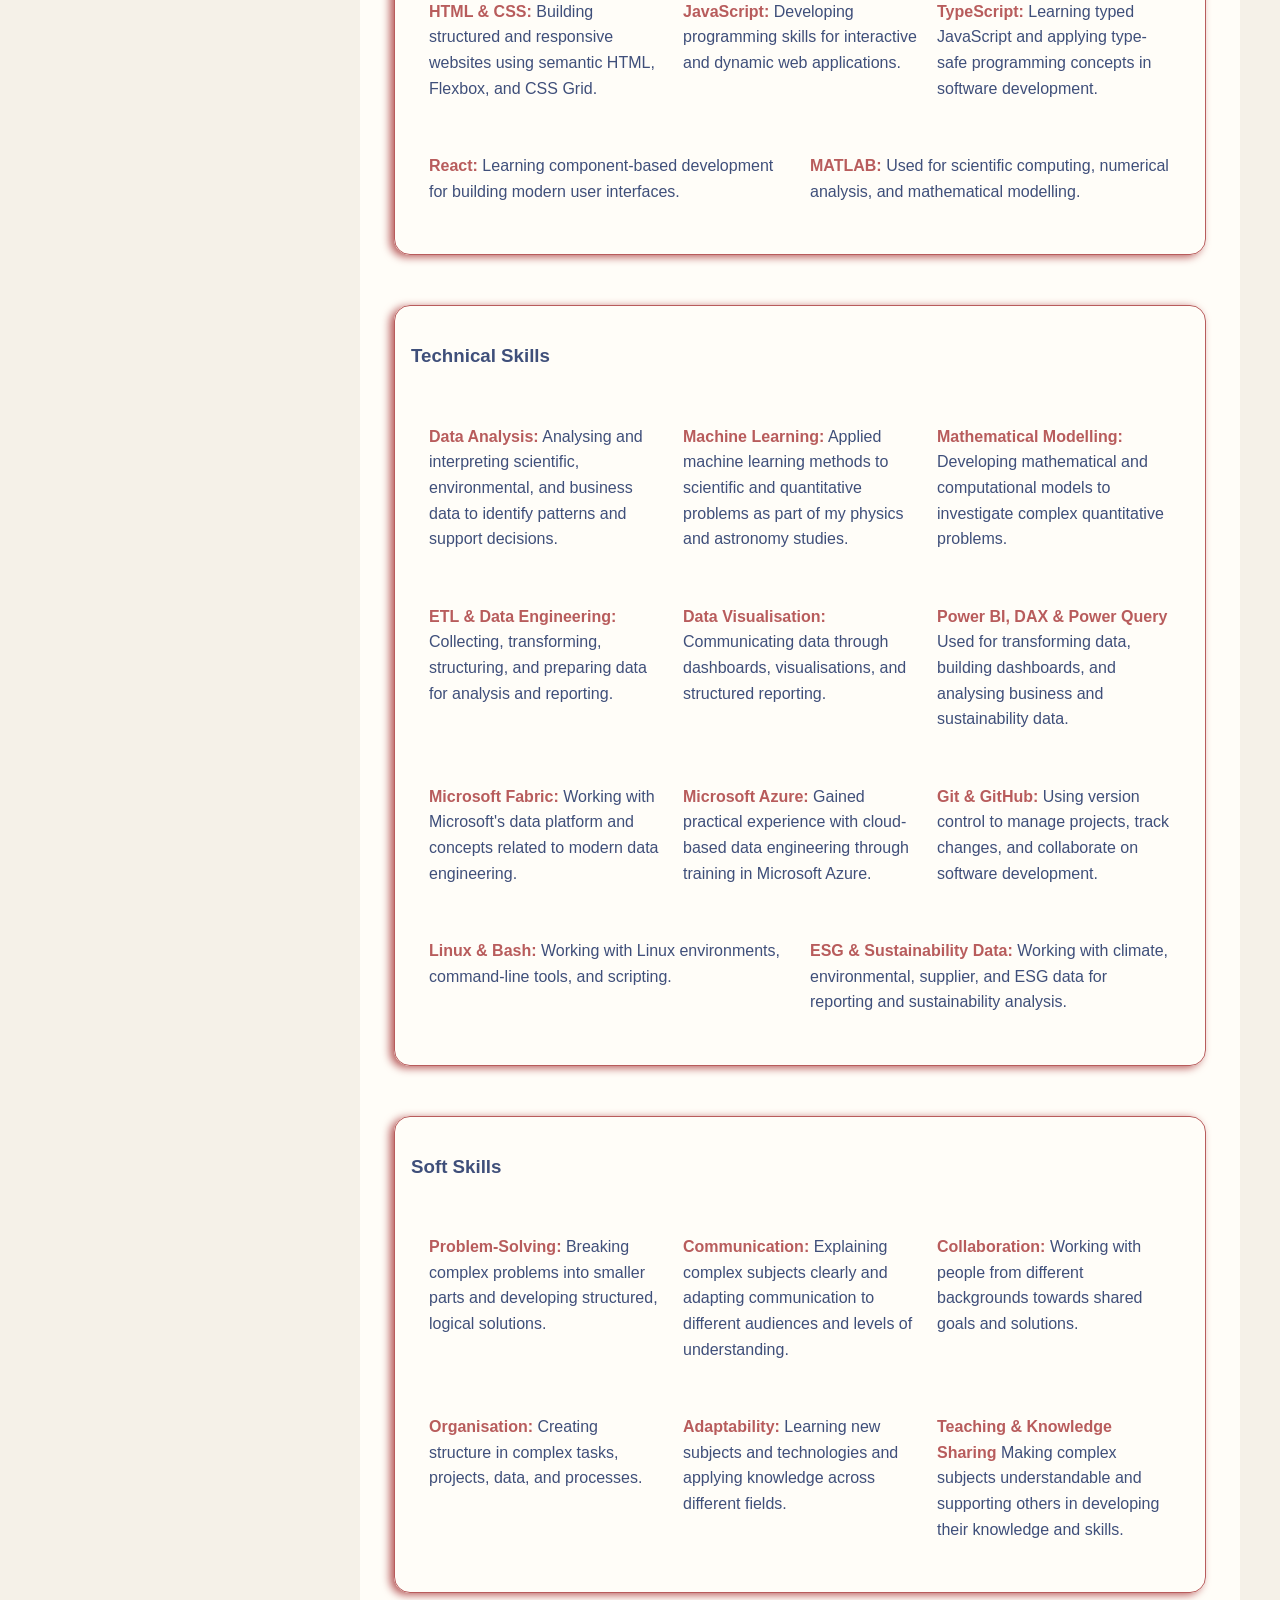
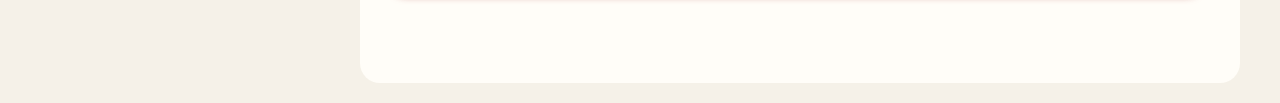
==== commit 37aef6b7: "Fixed Google Maps link" ====
--- a/about-me.html
+++ b/about-me.html
@@ -39,7 +39,7 @@
           <div>
             <p class="label">LOCATION</p>
             <a
-              href="https://www.google.com/maps/search/?api=1&query=Hørning, Denmark"
+              href="https://www.google.com/maps/search/?api=1&query=Hørning,%20Denmark"
               target="_blank"
               >Hørning, Denmark</a
             >
--- a/styles.css
+++ b/styles.css
@@ -61,10 +61,10 @@
   background: var(--accent-bg);
   border: solid 1px var(--content-bg); /* visible at mobile view */
   border-radius: 8px;
-  display: inline-block;
+  display: table;
   padding: 4px 8px;
   font-weight: lighter;
-  margin: 8px 0px;
+  margin: 8px auto;
 }
 
 .info-container {
@@ -314,7 +314,9 @@
 /* Projects at portfolio page */
 .projects {
   display: grid;
-  gap: 30px;
+  gap: 40px;
+  grid-template-columns: repeat(auto-fill, minmax(300px, 1fr));
+  margin-top: 50px;
 }
 
 .project {
@@ -332,8 +334,4 @@
   font-size: 1rem;
 }
 
-.project p {
-  margin: 0 0 12px;
-  max-width: 700px;
-}
 /* .................. */
